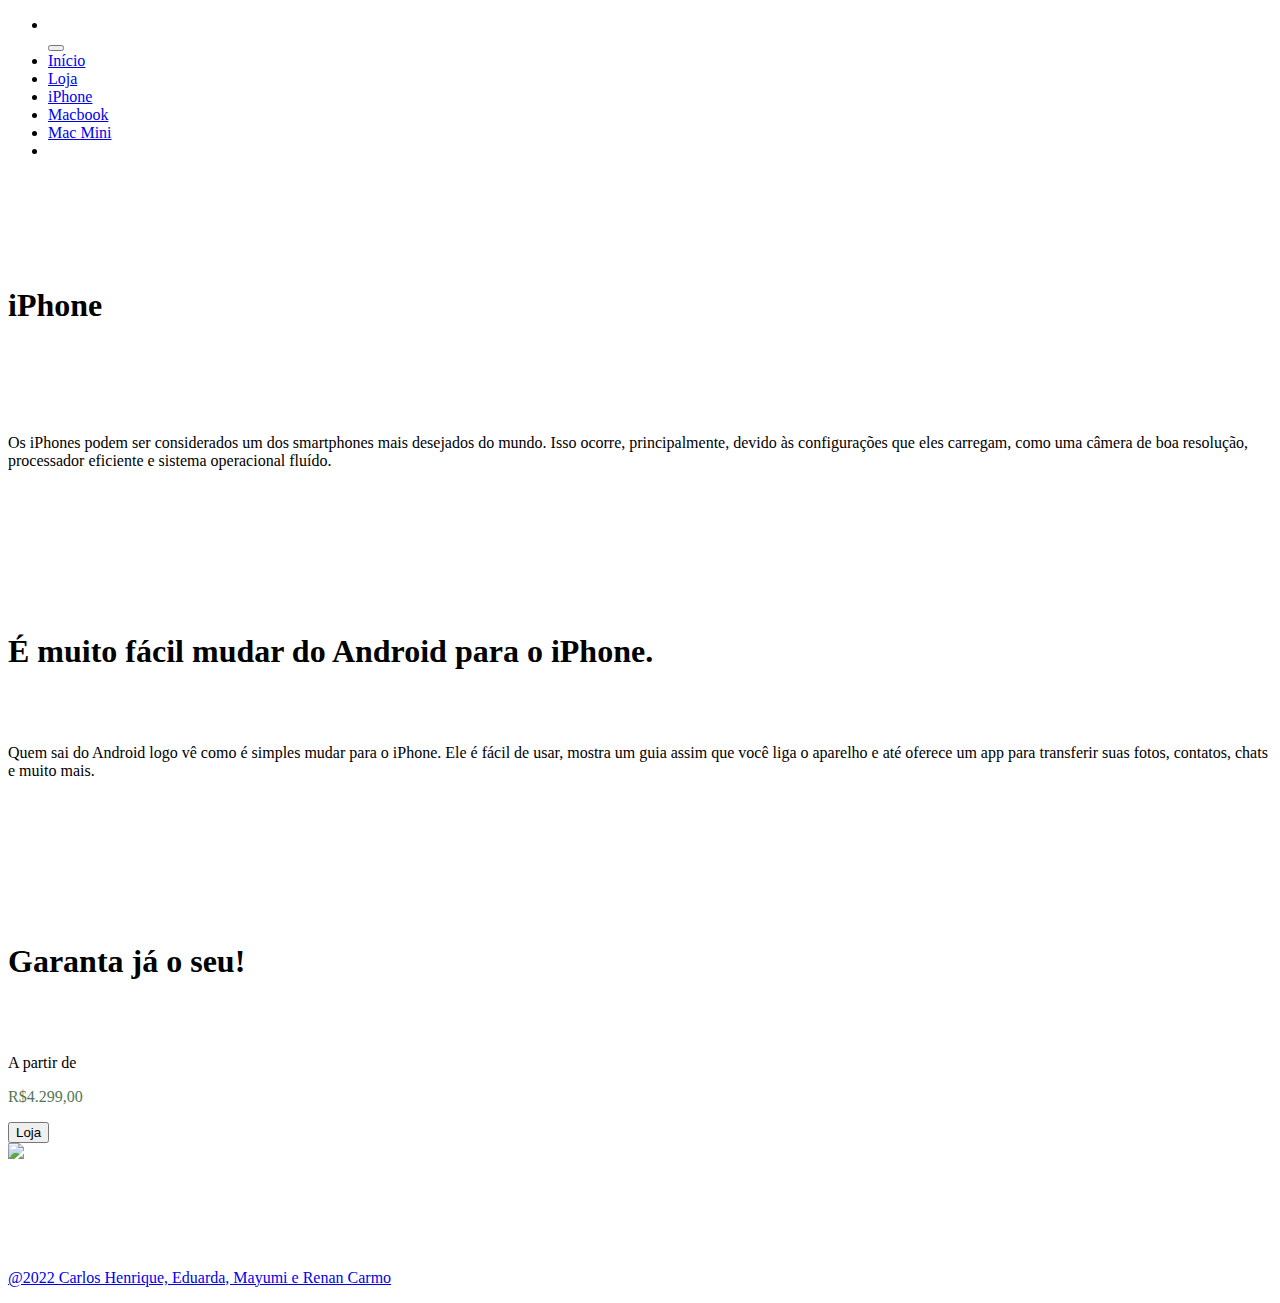
==== iphone.html @ 73259630 "Add files via upload" ====
<!DOCTYPE html>
<html lang="en">
<head>
    <meta charset="UTF-8">
    <meta http-equiv="X-UA-Compatible" content="IE=edge">
    <meta name="viewport" content="width=device-width, initial-scale=1.0">
    <title>iPhone</title>
    <link rel="stylesheet" href="style/style.css">
    <script src="js/jquery-3.6.0.js"></script>
    <link rel="stylesheet" href="bootstrap-5.2.1-dist/css/bootstrap.min.css">
    <script src="bootstrap-5.2.1-dist/js/bootstrap.bundle.min.js" integrity="sha384-u1OknCvxWvY5kfmNBILK2hRnQC3Pr17a+RTT6rIHI7NnikvbZlHgTPOOmMi466C8" crossorigin="anonymous"></script>
    <script src="https://stackpath.bootstrapcdn.com/bootstrap/4.1.3/js/bootstrap.min.js" integrity="sha384-ChfqqxuZUCnJSK3+MXmPNIyE6ZbWh2IMqE241rYiqJxyMiZ6OW/JmZQ5stwEULTy" crossorigin="anonymous"></script>
    <link rel="icon" type="imagem/png" href="/img/apple-icon-pag.png" />
</head>
<body>
    <!--Menu De Navegação-->
    <nav class="navbar navbar-expand-lg bg-dark">
        <div class="container-fluid">
        <div class="mx-auto text-center"> <!--âncoras do menu-->
         
            <ul class="navbar-nav">
            <li class="nav-item">
               <a class="" href="index.html"><img class="img-fluid" id="logo-apple" src="img/apple-logo.png" alt=""></a>
            </li>
            <button class="navbar-toggler" type="button" data-bs-toggle="collapse" data-bs-target="#navbarNavDropdown" aria-controls="navbarNavDropdown" aria-expanded="false" aria-label="Toggle navigation">
                <span class="navbar-toggler-icon"></span>
              </button>
              <div class="collapse navbar-collapse" id="navbarNavDropdown">
              <li class="nav-item">
                <a class="nav-link text-light" aria-current="page" href="index.html">Início</a>
              </li>
              <li class="nav-item">
                <a class="nav-link text-light" href="#">Loja</a>
              </li>
              <li class="nav-item">
                <a class="nav-link text-light" href="iphone.html">iPhone</a>
              </li>
              <li class="nav-item">
                <a class="nav-link text-light" href="#">Macbook</a>
              </li>
              <li class="nav-item">
                <a class="nav-link text-light" href="#">Mac Mini</a>
              </li>
                </div>
              <li class="nav-item">
                <a class="" href="#"><img class="img-fluid" id="logo-sacola" src="img/sacola.png" alt=""></a>
              </li>
            </ul>
        </div>
    </div>
      </nav>
    <!--Conteúdo iPhone-->
    <br><br><br><br><br>
   <div class="countainer" id="topo">
    <!--Parte 1-->
    <h1 class="text-center nome-titulo">iPhone</h1>
    <br><br><br>
    <div class="iphone-conteudo d-flex justify-content-center align-items-center flex-column">
        <img src="img/iphones-coloridos.png" id="iphones-coloridos" class="" alt="">
        <br>
        <p class="text-center col-12 col-md-9 p-5">Os iPhones podem ser considerados um dos smartphones mais desejados do mundo. Isso ocorre, principalmente, devido às configurações que eles carregam, como uma câmera de boa resolução, processador eficiente e sistema operacional fluído.</p>
    </div>
    <!--Parte 2-->
    <br><br><br><br><br><br><br>
    <div class="melhor-android d-flex flex-column justify-content-center align-items-center col-md-12">
        <h1 class="text-center nomes-produtos">É muito fácil mudar do Android para o iPhone.</h1>
        <br>
        <img src="img/ios.png" alt="" id="ios">
        <br>
        <p class="text-center col-12 col-md-9 col-lg-9 p-5">Quem sai do Android logo vê como é simples mudar para o iPhone. Ele é fácil de usar, mostra um guia assim que você liga o aparelho e até oferece um app para transferir suas fotos, contatos, chats e muito mais.</p>
    </div>
    <br><br><br><br><br><br><br>
    <!--Comprar-->
    <div class="container d-flex justify-content-center flex-column align-items-center">
    <h1 class="text-center nomes-produtos col-12">Garanta já o seu!</h1>
    <br>
    <img src="/img/iphone-se.png" alt="" id="iphone-se-template">
    <div class="ver-loja d-flex justify-content-center align-items-center flex-column p-0 m-5">
      <p class="paragrafo text-center">A partir de</p>
      <p class="paragrafo text-center" style="color:rgb(84, 118, 84);">R$4.299,00</p>
        
        <a href="" class="m-4 col-6"><button class="btn btn-outline-dark col-12 btn-lg">Loja</button></a>
    </div>
  </div>
   </div>
   <!--Botão de voltar ao topo-->
   <div id="botao-voltar-topo" class="">
    <a href="#topo"class="fixed-bottom p-3"><img src="/img/seta.png" id="seta-topo"></a>
  </div>
      <!--Footer-->
      <br><br><br><br><br>
      <div class="countainer">
        <div class="page-footer col-md-12 d-flex align-items-center justify-content-center bg-dark" id="rodape">
          <a href="#"><p class="m-0 p-0">@2022 Carlos Henrique, Eduarda, Mayumi e Renan Carmo</p></a>
        </div>
      </div>
</body>
</html>
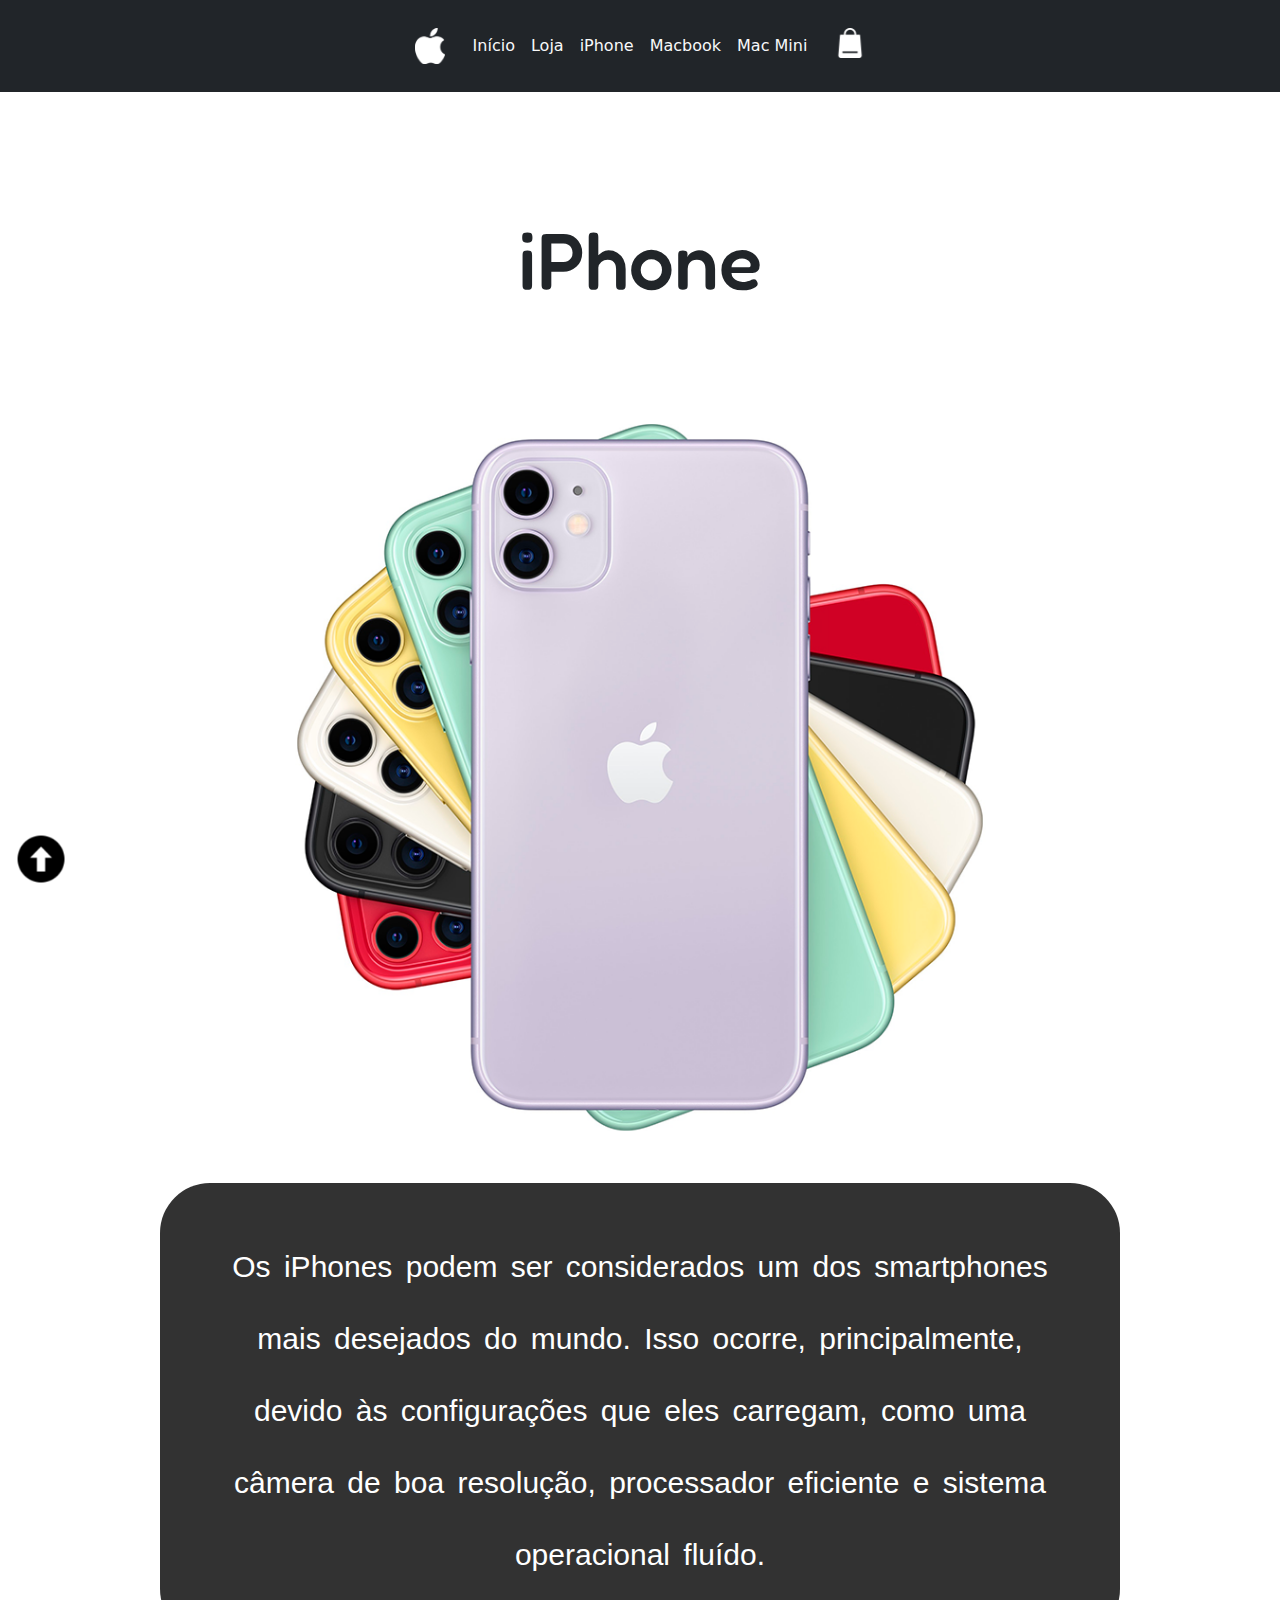
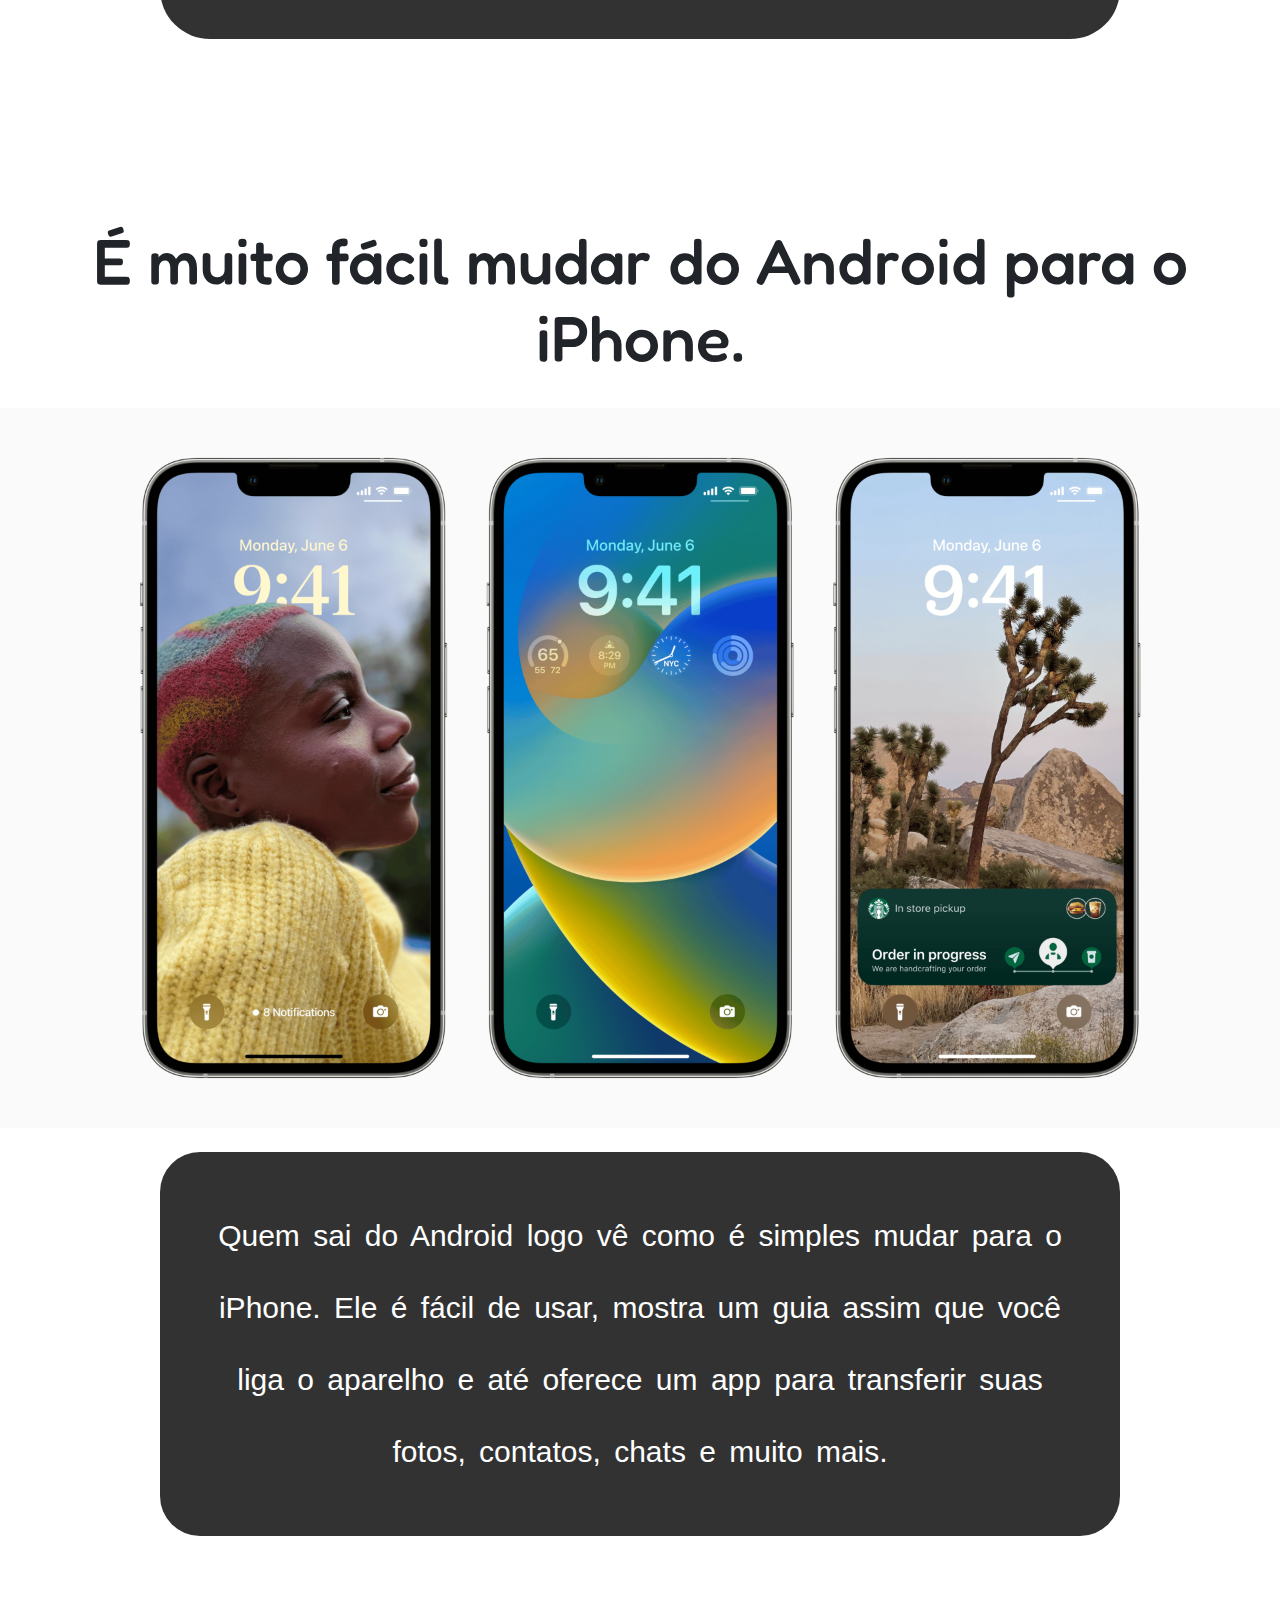
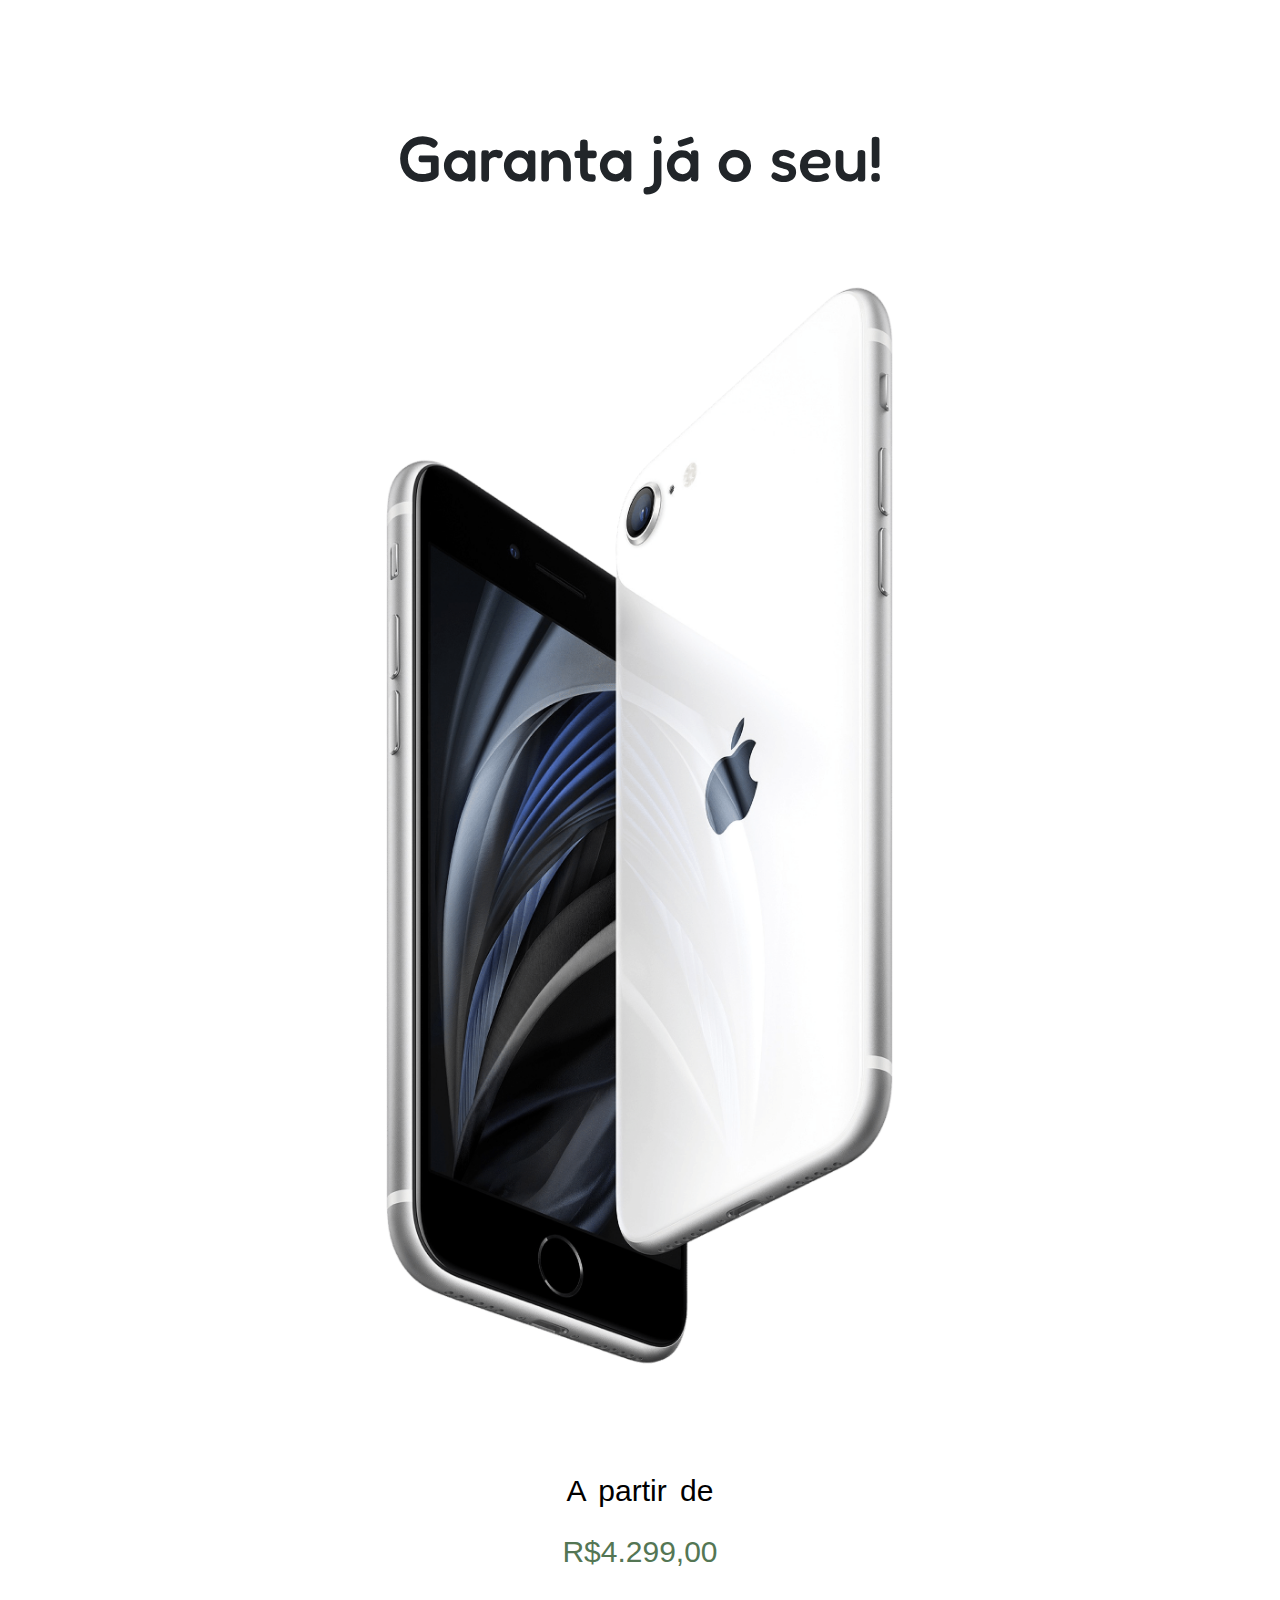
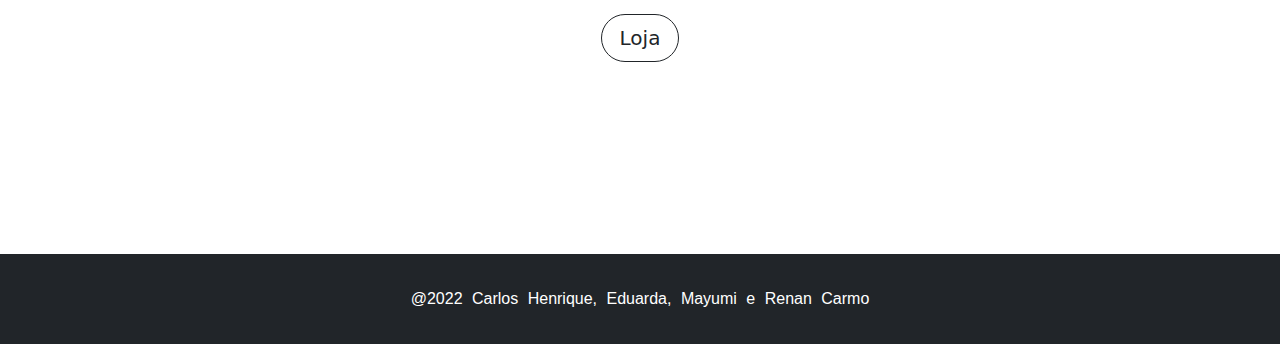
==== commit 8d376e0f: "Add files via upload" ====
--- a/iphone.html
+++ b/iphone.html
@@ -10,7 +10,7 @@
     <link rel="stylesheet" href="bootstrap-5.2.1-dist/css/bootstrap.min.css">
     <script src="bootstrap-5.2.1-dist/js/bootstrap.bundle.min.js" integrity="sha384-u1OknCvxWvY5kfmNBILK2hRnQC3Pr17a+RTT6rIHI7NnikvbZlHgTPOOmMi466C8" crossorigin="anonymous"></script>
     <script src="https://stackpath.bootstrapcdn.com/bootstrap/4.1.3/js/bootstrap.min.js" integrity="sha384-ChfqqxuZUCnJSK3+MXmPNIyE6ZbWh2IMqE241rYiqJxyMiZ6OW/JmZQ5stwEULTy" crossorigin="anonymous"></script>
-    <link rel="icon" type="imagem/png" href="/img/apple-icon-pag.png" />
+    <link rel="icon" type="imagem/png" href="../img/apple-icon-pag.png" />
 </head>
 <body>
     <!--Menu De Navegação-->
@@ -20,7 +20,7 @@
          
             <ul class="navbar-nav">
             <li class="nav-item">
-               <a class="" href="index.html"><img class="img-fluid" id="logo-apple" src="img/apple-logo.png" alt=""></a>
+               <a class="" href="index.html"><img class="img-fluid" id="logo-apple" src="../img/apple-logo.png" alt=""></a>
             </li>
             <button class="navbar-toggler" type="button" data-bs-toggle="collapse" data-bs-target="#navbarNavDropdown" aria-controls="navbarNavDropdown" aria-expanded="false" aria-label="Toggle navigation">
                 <span class="navbar-toggler-icon"></span>
@@ -43,7 +43,7 @@
               </li>
                 </div>
               <li class="nav-item">
-                <a class="" href="#"><img class="img-fluid" id="logo-sacola" src="img/sacola.png" alt=""></a>
+                <a class="" href="#"><img class="img-fluid" id="logo-sacola" src="../img/sacola.png" alt=""></a>
               </li>
             </ul>
         </div>
@@ -56,7 +56,7 @@
     <h1 class="text-center nome-titulo">iPhone</h1>
     <br><br><br>
     <div class="iphone-conteudo d-flex justify-content-center align-items-center flex-column">
-        <img src="img/iphones-coloridos.png" id="iphones-coloridos" class="" alt="">
+        <img src="../img/iphones-coloridos.png" id="iphones-coloridos" class="" alt="">
         <br>
         <p class="text-center col-12 col-md-9 p-5">Os iPhones podem ser considerados um dos smartphones mais desejados do mundo. Isso ocorre, principalmente, devido às configurações que eles carregam, como uma câmera de boa resolução, processador eficiente e sistema operacional fluído.</p>
     </div>
@@ -65,7 +65,7 @@
     <div class="melhor-android d-flex flex-column justify-content-center align-items-center col-md-12">
         <h1 class="text-center nomes-produtos">É muito fácil mudar do Android para o iPhone.</h1>
         <br>
-        <img src="img/ios.png" alt="" id="ios">
+        <img src="../img/ios.png" alt="" id="ios">
         <br>
         <p class="text-center col-12 col-md-9 col-lg-9 p-5">Quem sai do Android logo vê como é simples mudar para o iPhone. Ele é fácil de usar, mostra um guia assim que você liga o aparelho e até oferece um app para transferir suas fotos, contatos, chats e muito mais.</p>
     </div>
@@ -74,7 +74,7 @@
     <div class="container d-flex justify-content-center flex-column align-items-center">
     <h1 class="text-center nomes-produtos col-12">Garanta já o seu!</h1>
     <br>
-    <img src="/img/iphone-se.png" alt="" id="iphone-se-template">
+    <img src="../img/iphone-se.png" alt="" id="iphone-se-template">
     <div class="ver-loja d-flex justify-content-center align-items-center flex-column p-0 m-5">
       <p class="paragrafo text-center">A partir de</p>
       <p class="paragrafo text-center" style="color:rgb(84, 118, 84);">R$4.299,00</p>
@@ -85,7 +85,7 @@
    </div>
    <!--Botão de voltar ao topo-->
    <div id="botao-voltar-topo" class="">
-    <a href="#topo"class="fixed-bottom p-3"><img src="/img/seta.png" id="seta-topo"></a>
+    <a href="#topo"class="fixed-bottom p-3"><img src="../img/seta.png" id="seta-topo"></a>
   </div>
       <!--Footer-->
       <br><br><br><br><br>
--- a/style/style.css
+++ b/style/style.css
@@ -0,0 +1,188 @@
+@import url('https://fonts.googleapis.com/css2?family=Fredoka+One&display=swap');
+@import url('https://fonts.googleapis.com/css2?family=Noto+Serif+Georgian&display=swap');
+.barra{
+    background-color: black;
+}
+#logo-apple {
+    width: 30px;
+    margin: 20px;
+
+}
+#logo-sacola {
+    width: 30px;
+    margin: 20px;
+}
+
+#linha {
+    display: flex;
+    justify-content: center;
+    gap: 20px;
+}
+
+#linha div {
+    padding: 0;
+}
+
+#slides {
+    margin: 1.5%;
+}
+
+.card-body {
+    display: flex;
+    justify-content: center;
+    align-items: center;
+}
+
+.card-body p {
+    font-family: 'Fredoka One', cursive;
+    font-size: 300%;
+    color: black;
+}
+#linha{
+    gap: 100px;
+}
+#cards div {
+    display: flex;
+    justify-content: center;
+    align-items: center;
+    padding: 20px;
+}
+.card-size {
+    height: 70%;
+    background-color: rgb(210, 210, 210);
+    border: 8px;
+    border-radius: 50px;
+}
+
+.card-size img{
+    height: 200px;
+}
+
+#card-iphone {
+    width: 200px;
+}
+
+#rodape {
+    height: 10vh;
+}
+
+#rodape a, p {
+    font-family: Arial, Helvetica, sans-serif;
+    word-spacing: 5px;
+    color: white;
+    text-decoration: none;
+    text-align: center;
+}
+#rodape a p:hover {
+    color: rgb(90, 90, 92);
+    text-decoration: none;
+}
+#seta-topo{
+    width: 50px;
+}
+
+/** Página iPhone **/
+.nomes-produtos {
+    font-family: 'Fredoka One', cursive;
+    font-size: 400%;
+}
+
+.nome-titulo {
+    font-family: 'Fredoka One', cursive;
+    font-size: 500%;
+}
+
+.iphone-conteudo {
+    text-align: center;
+
+}
+
+.iphone-conteudo p {
+    font-family: Arial, Helvetica, sans-serif;
+    font-size: 30px;
+    font-weight: 400;
+    line-height: 8vh;
+    text-align: left;
+    background-color: #323232;
+    border-radius: 50px;
+}
+
+
+#iphones-coloridos {
+    width: 90%;
+    padding: 0;
+    margin: 0;
+}
+
+.melhor-android{
+   
+}
+
+ .melhor-android p {
+    font-family: Arial, Helvetica, sans-serif;
+    font-size: 30px;
+    font-weight: 400;
+    line-height: 8vh;
+    text-align: left;
+    background-color: #323232;
+    border-radius: 40px;
+ }
+
+ .paragrafo {
+    font-family: Arial, Helvetica, sans-serif;
+    font-size: 30px;
+    font-weight: 400;
+    line-height: 5vh;
+    text-align: left;
+    border-radius: 40px;
+    color: black;
+ }
+
+ @media screen and (max-width: 480px) {
+    .melhor-android p {
+        font-family: Arial, Helvetica, sans-serif;
+        font-size: 30px;
+        font-weight: 400;
+        line-height: 8vh;
+        text-align: left;
+        background-color: #323232;
+        border-radius: 40px;
+    }
+}
+
+ #ios {
+    width: 100%;
+ }
+ .ver-loja button {
+    border-radius: 30px;
+ }
+
+#iphone-se-template{
+    width: 80%;
+}
+@media screen and (max-width: 480px) {
+    #iphone-se-template {
+        width: 250px;
+    }
+}
+
+/** Macbook **/
+.macbook-conteudo img{
+    width: 80%;
+}
+
+@media screen and (max-width: 480px) {
+    .macbook-conteudo img{
+        width: 350px;
+    }
+}
+
+.macbook-conteudo p {
+    font-family: Arial, Helvetica, sans-serif;
+    font-size: 30px;
+    font-weight: 400;
+    line-height: 8vh;
+    text-align: left;
+    background-color: #323232;
+    border-radius: 40px;
+ }